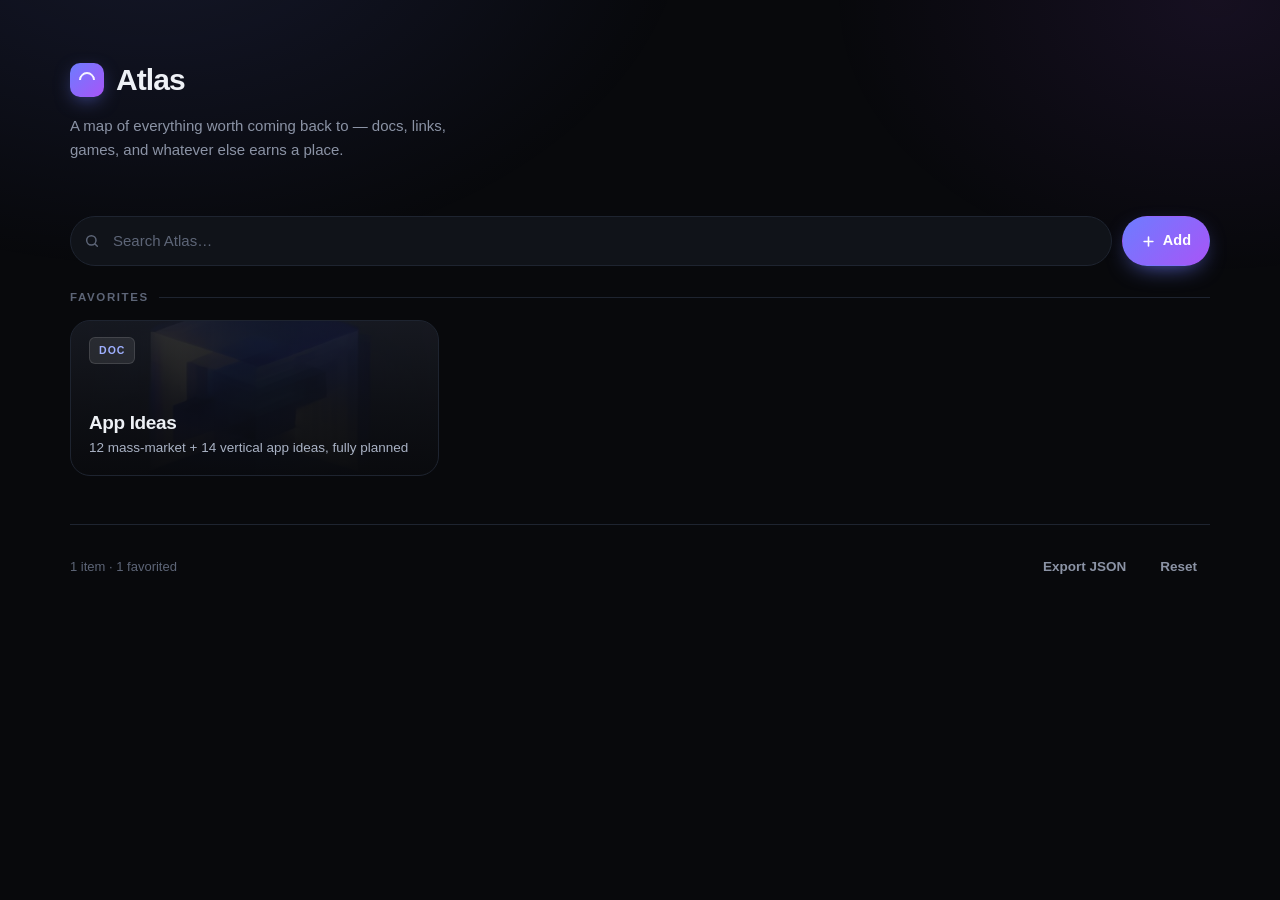
==== index.html @ 87a14d13 "Atlas — a map of everything worth coming back to Static dashboard for docs, links and games worth re" ====
<!doctype html>
<html lang="en">
<head>
<meta charset="utf-8">
<meta name="viewport" content="width=device-width, initial-scale=1, viewport-fit=cover">
<title>Atlas</title>
<meta name="description" content="A map of everything worth coming back to.">
<meta name="theme-color" content="#08090c">
<link rel="stylesheet" href="assets/css/style.css">
<link rel="icon" href="data:image/svg+xml,<svg xmlns='http://www.w3.org/2000/svg' viewBox='0 0 100 100'><rect width='100' height='100' rx='24' fill='%236d7cff'/><circle cx='50' cy='50' r='24' fill='none' stroke='white' stroke-width='9' stroke-dasharray='75 100' transform='rotate(45 50 50)'/></svg>">
</head>
<body>

<div class="wrap">

  <header class="masthead">
    <div class="brand">
      <div class="mark"></div>
      <h1>Atlas</h1>
    </div>
    <p class="tagline">A map of everything worth coming back to — docs, links, games, and whatever else earns a place.</p>
  </header>

  <div class="toolbar">
    <div class="search">
      <svg width="16" height="16" viewBox="0 0 24 24" fill="none" stroke="currentColor" stroke-width="2.2" stroke-linecap="round">
        <circle cx="11" cy="11" r="7"/><path d="M20 20l-3.5-3.5"/>
      </svg>
      <input id="search" type="search" placeholder="Search Atlas…" autocomplete="off" spellcheck="false">
    </div>
    <button class="btn btn-primary" id="add-btn">
      <svg width="15" height="15" viewBox="0 0 24 24" fill="none" stroke="currentColor" stroke-width="2.6" stroke-linecap="round"><path d="M12 5v14M5 12h14"/></svg>
      Add
    </button>
  </div>

  <main id="board"></main>

  <footer class="foot">
    <span id="count"></span>
    <span class="spacer"></span>
    <button class="btn btn-ghost" id="export-btn">Export JSON</button>
    <button class="btn btn-ghost" id="reset-btn">Reset</button>
  </footer>

</div>

<div class="toast" id="toast"></div>

<script src="assets/js/app.js"></script>
</body>
</html>
---- assets/css/style.css ----
/* Atlas — a map of everything worth coming back to */

:root {
  --bg: #08090c;
  --bg-2: #0d0f14;
  --surface: #101319;
  --surface-2: #161a22;
  --line: #1e2430;
  --line-2: #2a3242;
  --text: #eef1f6;
  --muted: #8b93a5;
  --muted-2: #5d6577;
  --accent: #6d7cff;
  --accent-2: #a855f7;
  --gold: #f0b429;
  --danger: #f2555a;
  --radius: 20px;
  --radius-sm: 12px;
  --shadow: 0 10px 40px -12px rgba(0, 0, 0, 0.8);
  --font: -apple-system, BlinkMacSystemFont, "Segoe UI", Inter, Roboto, "Helvetica Neue", Arial, sans-serif;
  --mono: ui-monospace, SFMono-Regular, "SF Mono", Menlo, Consolas, "Liberation Mono", monospace;
}

* { box-sizing: border-box; }

html { -webkit-text-size-adjust: 100%; }

body {
  margin: 0;
  background: var(--bg);
  color: var(--text);
  font-family: var(--font);
  font-size: 16px;
  line-height: 1.6;
  -webkit-font-smoothing: antialiased;
  overflow-x: hidden;
}

/* ambient wash */
body::before {
  content: "";
  position: fixed;
  inset: 0;
  background:
    radial-gradient(900px 600px at 12% -10%, rgba(109, 124, 255, 0.13), transparent 60%),
    radial-gradient(700px 500px at 95% 0%, rgba(168, 85, 247, 0.09), transparent 55%);
  pointer-events: none;
  z-index: 0;
}

.wrap {
  position: relative;
  z-index: 1;
  max-width: 1180px;
  margin: 0 auto;
  padding: 0 20px 96px;
}

/* ---------- header ---------- */

.masthead {
  padding: 56px 0 28px;
}

.brand {
  display: flex;
  align-items: center;
  gap: 12px;
  margin: 0 0 10px;
}

.mark {
  width: 34px;
  height: 34px;
  flex: none;
  border-radius: 10px;
  background: linear-gradient(135deg, var(--accent), var(--accent-2));
  position: relative;
  box-shadow: 0 6px 20px -6px rgba(109, 124, 255, 0.7);
}
.mark::after {
  content: "";
  position: absolute;
  inset: 9px;
  border: 2px solid rgba(255, 255, 255, 0.92);
  border-radius: 50%;
  border-right-color: transparent;
  border-bottom-color: transparent;
  transform: rotate(45deg);
}

h1 {
  font-size: 30px;
  letter-spacing: -0.03em;
  font-weight: 680;
  margin: 0;
}

.tagline {
  color: var(--muted);
  font-size: 15px;
  margin: 0;
  max-width: 46ch;
}

/* ---------- toolbar ---------- */

.toolbar {
  display: flex;
  gap: 10px;
  align-items: center;
  margin: 26px 0 22px;
  flex-wrap: wrap;
}

.search {
  flex: 1 1 240px;
  position: relative;
  min-width: 0;
}
.search svg {
  position: absolute;
  left: 14px;
  top: 50%;
  transform: translateY(-50%);
  color: var(--muted-2);
  pointer-events: none;
}
.search input {
  width: 100%;
  padding: 12px 14px 12px 42px;
  background: var(--surface);
  border: 1px solid var(--line);
  border-radius: 999px;
  color: var(--text);
  font: inherit;
  font-size: 15px;
  outline: none;
  transition: border-color 0.15s, background 0.15s;
}
.search input::placeholder { color: var(--muted-2); }
.search input:focus {
  border-color: var(--line-2);
  background: var(--surface-2);
}

.btn {
  display: inline-flex;
  align-items: center;
  gap: 7px;
  padding: 12px 18px;
  border-radius: 999px;
  border: 1px solid var(--line);
  background: var(--surface);
  color: var(--text);
  font: inherit;
  font-size: 14.5px;
  font-weight: 550;
  cursor: pointer;
  white-space: nowrap;
  transition: background 0.15s, border-color 0.15s, transform 0.1s;
}
.btn:hover { background: var(--surface-2); border-color: var(--line-2); }
.btn:active { transform: scale(0.975); }

.btn-primary {
  background: linear-gradient(135deg, var(--accent), var(--accent-2));
  border-color: transparent;
  color: #fff;
  box-shadow: 0 8px 24px -10px rgba(109, 124, 255, 0.9);
}
.btn-primary:hover { filter: brightness(1.08); background: linear-gradient(135deg, var(--accent), var(--accent-2)); }

.btn-ghost {
  background: none;
  border-color: transparent;
  color: var(--muted);
  padding: 8px 12px;
  font-size: 13.5px;
}
.btn-ghost:hover { background: var(--surface); color: var(--text); }

/* ---------- grid ---------- */

.grid {
  display: grid;
  grid-template-columns: 1fr;
  gap: 16px;
}
@media (min-width: 680px)  { .grid { grid-template-columns: repeat(2, 1fr); } }
@media (min-width: 1000px) { .grid { grid-template-columns: repeat(3, 1fr); } }

.section-label {
  font-size: 11.5px;
  text-transform: uppercase;
  letter-spacing: 0.14em;
  color: var(--muted-2);
  font-weight: 650;
  margin: 30px 0 14px;
  display: flex;
  align-items: center;
  gap: 10px;
}
.section-label::after {
  content: "";
  flex: 1;
  height: 1px;
  background: var(--line);
}
.section-label:first-child { margin-top: 0; }

/* ---------- card ---------- */

.card {
  position: relative;
  border-radius: var(--radius);
  border: 1px solid var(--line);
  background: var(--surface);
  overflow: hidden;
  min-height: 156px;
  display: flex;
  flex-direction: column;
  justify-content: flex-end;
  padding: 18px;
  cursor: pointer;
  isolation: isolate;
  transition: transform 0.18s cubic-bezier(0.2, 0.8, 0.3, 1), border-color 0.18s, box-shadow 0.18s;
  -webkit-tap-highlight-color: transparent;
}
.card:hover {
  transform: translateY(-3px);
  border-color: var(--line-2);
  box-shadow: var(--shadow);
}
.card:focus-visible {
  outline: 2px solid var(--accent);
  outline-offset: 3px;
}

/* generated art, low opacity */
.card-art {
  position: absolute;
  inset: 0;
  background-size: cover;
  background-position: center;
  opacity: 0.26;
  z-index: -2;
  transition: opacity 0.25s, transform 0.5s cubic-bezier(0.2, 0.8, 0.3, 1);
  transform: scale(1.02);
}
.card:hover .card-art { opacity: 0.4; transform: scale(1.07); }

/* scrim keeps text legible over any image */
.card::before {
  content: "";
  position: absolute;
  inset: 0;
  z-index: -1;
  background: linear-gradient(
    180deg,
    rgba(8, 9, 12, 0.35) 0%,
    rgba(8, 9, 12, 0.72) 55%,
    rgba(8, 9, 12, 0.94) 100%
  );
}

.card-top {
  position: absolute;
  top: 14px;
  left: 18px;
  right: 14px;
  display: flex;
  align-items: center;
  gap: 8px;
}

.badge {
  font-size: 10.5px;
  font-weight: 700;
  letter-spacing: 0.1em;
  text-transform: uppercase;
  padding: 4px 9px;
  border-radius: 6px;
  background: rgba(255, 255, 255, 0.09);
  border: 1px solid rgba(255, 255, 255, 0.12);
  color: #d8deeb;
  backdrop-filter: blur(8px);
}
.badge[data-type="md"]   { color: #9fb0ff; }
.badge[data-type="link"] { color: #6ee7c0; }
.badge[data-type="game"] { color: #f0b429; }

.card-actions {
  margin-left: auto;
  display: flex;
  gap: 4px;
  opacity: 0;
  transform: translateY(-3px);
  transition: opacity 0.18s, transform 0.18s;
}
.card:hover .card-actions,
.card:focus-within .card-actions { opacity: 1; transform: none; }
/* touch devices never hover — always show */
@media (hover: none) {
  .card-actions { opacity: 1; transform: none; }
}

.icon-btn {
  width: 30px;
  height: 30px;
  display: grid;
  place-items: center;
  border-radius: 8px;
  border: 1px solid rgba(255, 255, 255, 0.12);
  background: rgba(10, 12, 18, 0.62);
  backdrop-filter: blur(10px);
  color: var(--muted);
  cursor: pointer;
  padding: 0;
  transition: color 0.15s, background 0.15s, border-color 0.15s;
}
.icon-btn:hover { color: var(--text); background: rgba(30, 36, 48, 0.9); border-color: var(--line-2); }
.icon-btn.is-fav { color: var(--gold); border-color: rgba(240, 180, 41, 0.4); }
.icon-btn.danger:hover { color: var(--danger); border-color: rgba(242, 85, 90, 0.45); }
.icon-btn svg { width: 15px; height: 15px; display: block; }

.card h3 {
  margin: 0 0 3px;
  font-size: 19px;
  font-weight: 640;
  letter-spacing: -0.02em;
  line-height: 1.25;
}
.card p {
  margin: 0;
  color: #a9b2c4;
  font-size: 13.5px;
  line-height: 1.45;
}

/* ---------- empty state ---------- */

.empty {
  border: 1px dashed var(--line-2);
  border-radius: var(--radius);
  padding: 56px 24px;
  text-align: center;
  color: var(--muted);
}
.empty strong { display: block; color: var(--text); font-size: 17px; margin-bottom: 6px; }

/* ---------- footer ---------- */

.foot {
  margin-top: 48px;
  padding-top: 22px;
  border-top: 1px solid var(--line);
  display: flex;
  gap: 8px;
  align-items: center;
  flex-wrap: wrap;
  color: var(--muted-2);
  font-size: 13px;
}
.foot .spacer { flex: 1; }

/* ---------- modal ---------- */

.modal-backdrop {
  position: fixed;
  inset: 0;
  background: rgba(4, 5, 8, 0.76);
  backdrop-filter: blur(6px);
  z-index: 50;
  display: grid;
  place-items: center;
  padding: 20px;
  animation: fade 0.16s ease;
}
@keyframes fade { from { opacity: 0; } }

.modal {
  width: 100%;
  max-width: 470px;
  background: var(--bg-2);
  border: 1px solid var(--line-2);
  border-radius: var(--radius);
  box-shadow: var(--shadow);
  padding: 24px;
  max-height: 88vh;
  overflow-y: auto;
  animation: pop 0.18s cubic-bezier(0.2, 0.8, 0.3, 1);
}
@keyframes pop { from { transform: translateY(10px) scale(0.98); opacity: 0; } }

.modal h2 {
  margin: 0 0 4px;
  font-size: 19px;
  letter-spacing: -0.02em;
}
.modal .hint {
  color: var(--muted);
  font-size: 13.5px;
  margin: 0 0 18px;
}

.field { margin-bottom: 14px; }
.field label {
  display: block;
  font-size: 12.5px;
  font-weight: 620;
  color: var(--muted);
  margin-bottom: 6px;
  letter-spacing: 0.01em;
}
.field input,
.field select,
.field textarea {
  width: 100%;
  padding: 11px 13px;
  background: var(--surface);
  border: 1px solid var(--line);
  border-radius: var(--radius-sm);
  color: var(--text);
  font: inherit;
  font-size: 14.5px;
  outline: none;
  transition: border-color 0.15s;
}
.field textarea { resize: vertical; min-height: 64px; }
.field input:focus,
.field select:focus,
.field textarea:focus { border-color: var(--accent); }
.field .sub { font-size: 12px; color: var(--muted-2); margin-top: 5px; }

.modal-actions {
  display: flex;
  gap: 10px;
  margin-top: 20px;
}
.modal-actions .btn { flex: 1; justify-content: center; }

/* ---------- toast ---------- */

.toast {
  position: fixed;
  left: 50%;
  bottom: 26px;
  transform: translateX(-50%) translateY(90px);
  background: var(--surface-2);
  border: 1px solid var(--line-2);
  color: var(--text);
  padding: 11px 18px;
  border-radius: 999px;
  font-size: 14px;
  box-shadow: var(--shadow);
  z-index: 90;
  transition: transform 0.28s cubic-bezier(0.2, 0.8, 0.3, 1);
  max-width: calc(100vw - 40px);
}
.toast.show { transform: translateX(-50%) translateY(0); }

/* ---------- mobile ---------- */

@media (max-width: 620px) {
  .wrap { padding: 0 15px 72px; }
  .masthead { padding: 34px 0 18px; }
  h1 { font-size: 25px; }
  .tagline { font-size: 14px; }
  .card { min-height: 142px; padding: 16px; }
  .card h3 { font-size: 17.5px; }
  .toolbar { gap: 8px; }
  .btn { padding: 11px 15px; font-size: 14px; }
}
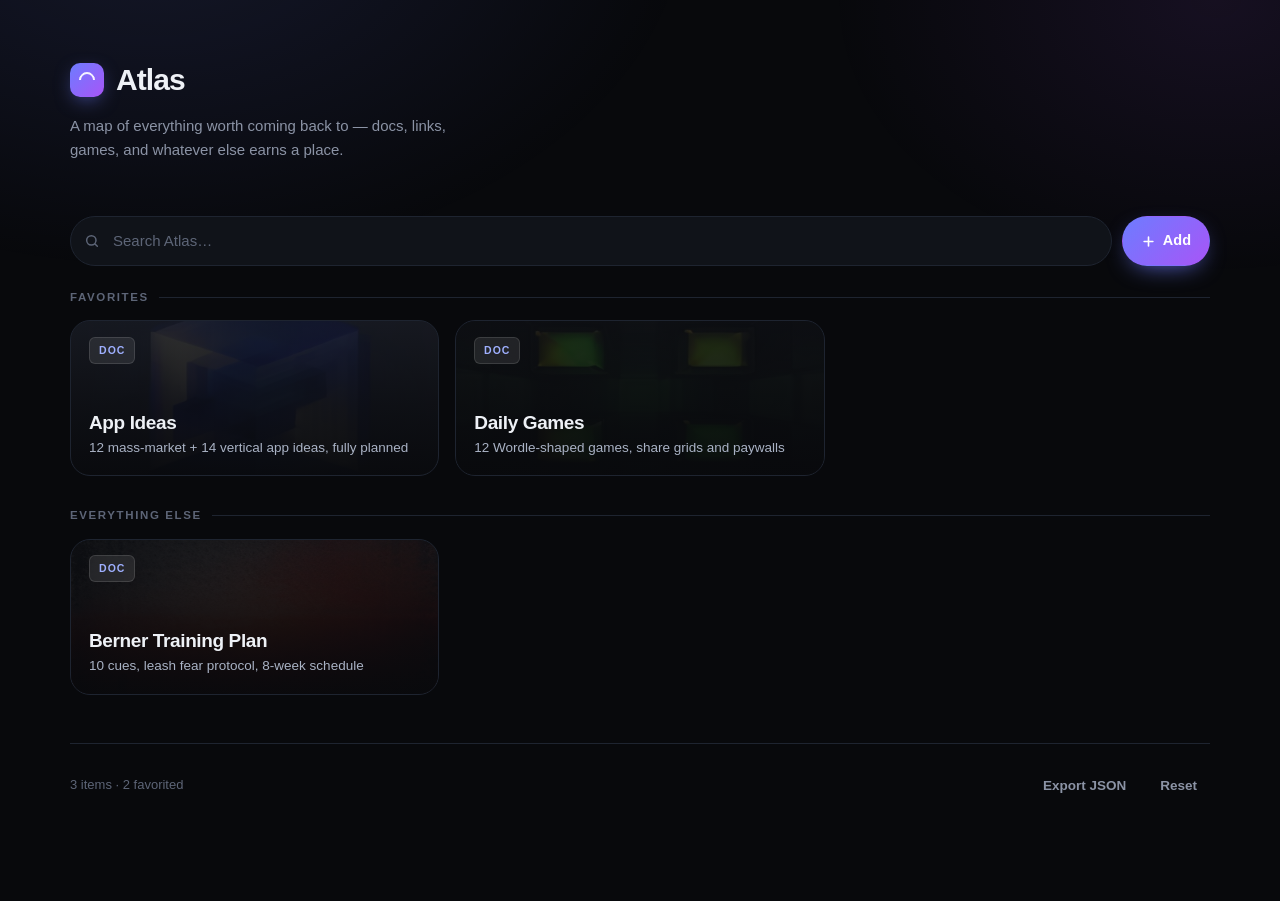
==== commit f049f240: "Fix: newly committed items never appeared for returning visitors load() seeded localStorage on first" ====
--- a/index.html
+++ b/index.html
@@ -47,6 +47,6 @@
 
 <div class="toast" id="toast"></div>
 
-<script src="assets/js/app.js"></script>
+<script src="assets/js/app.js?v=2"></script>
 </body>
 </html>
